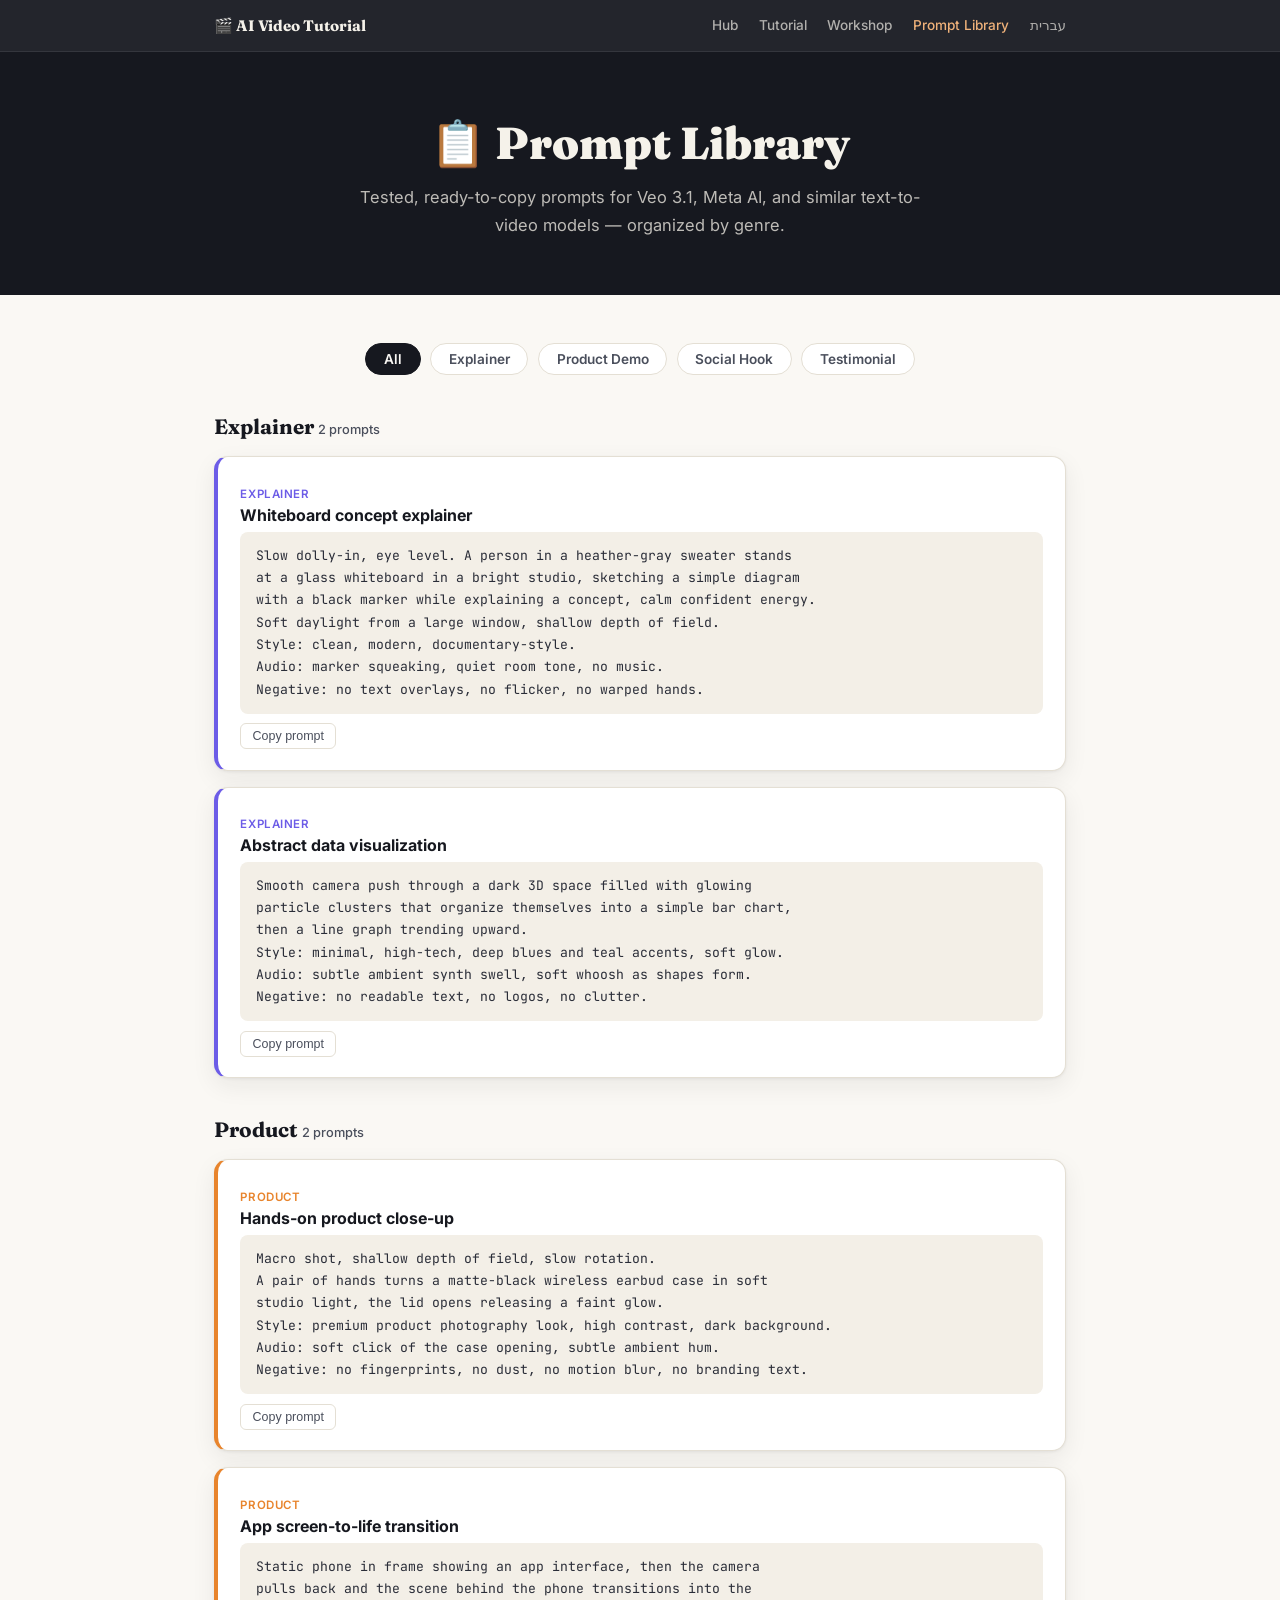
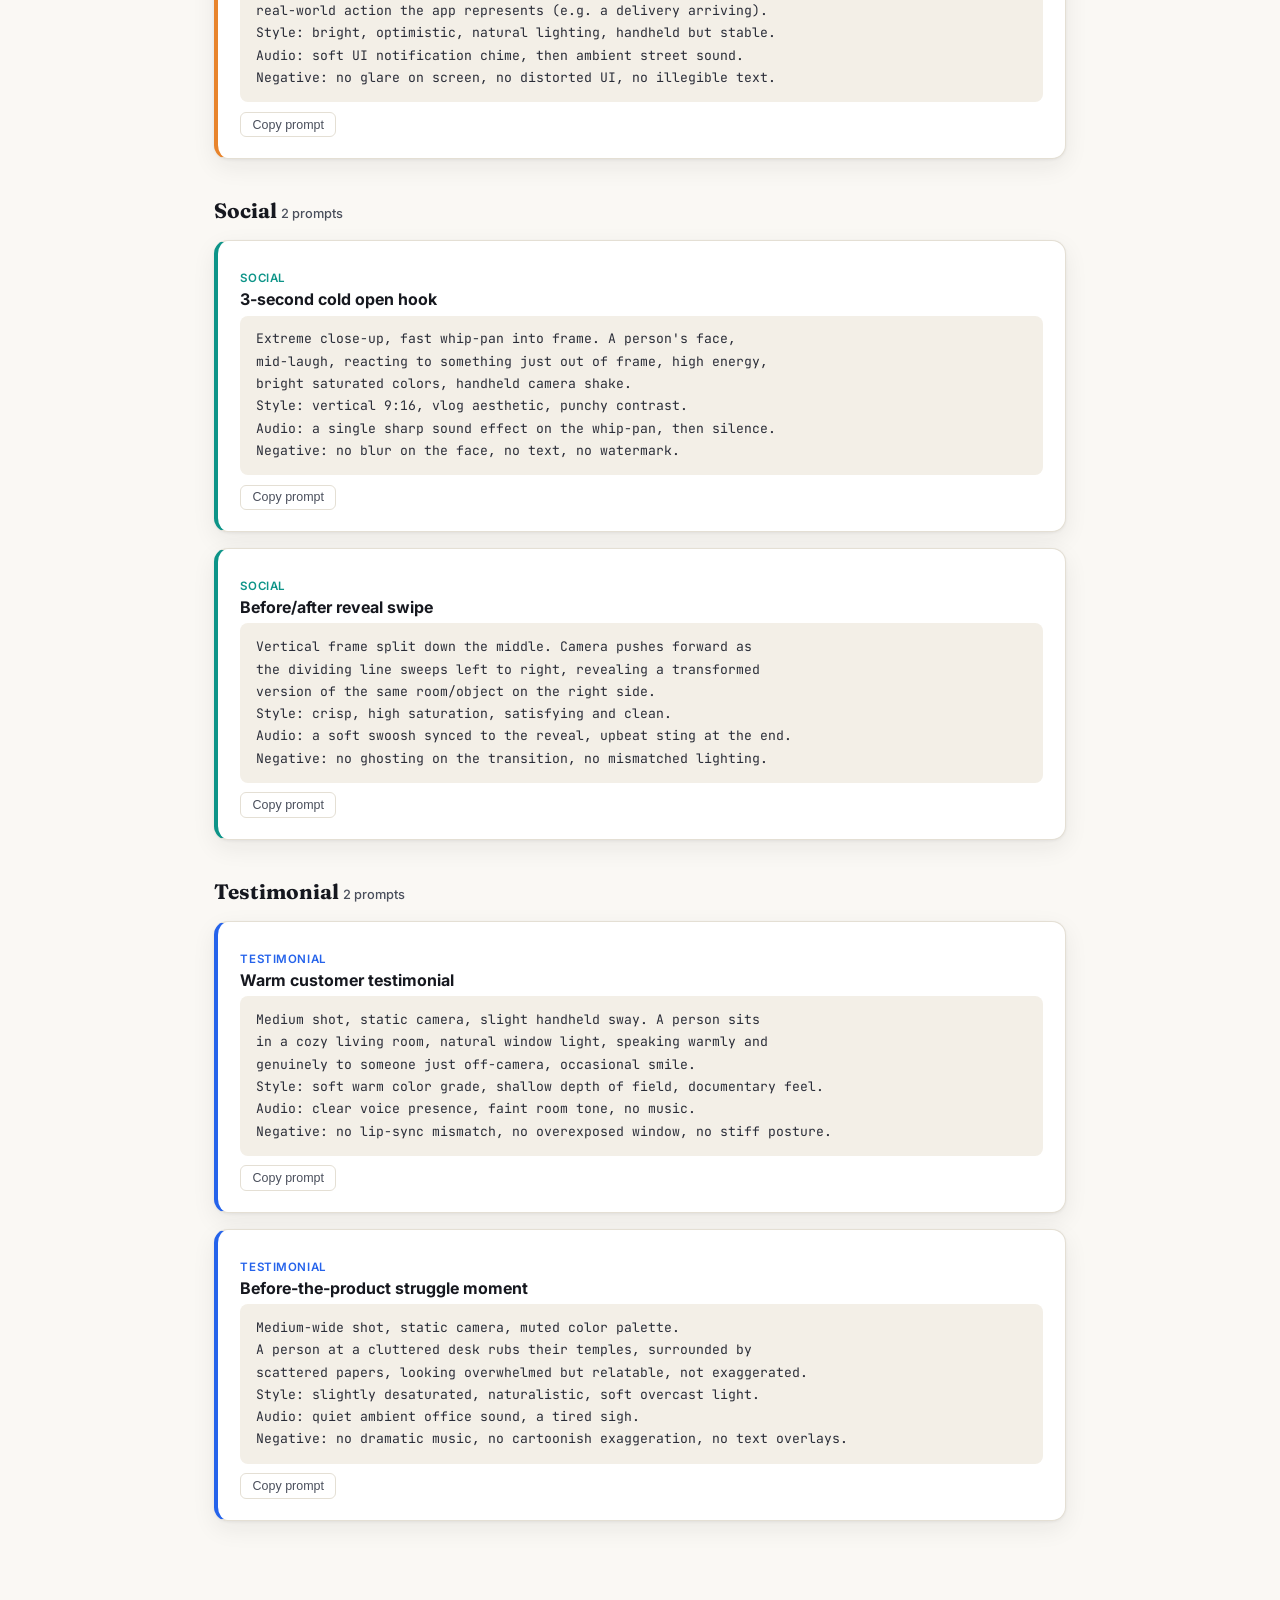
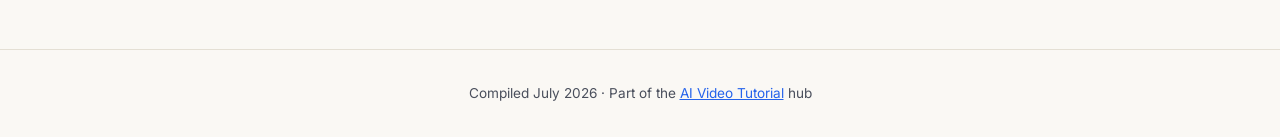
==== prompts.html @ a23be1e0 "feat: expand into a tutorial hub - workshop, prompt library, Hebrew translation, OG assets - Split t" ====
<!DOCTYPE html>
<html lang="en">
<head>
<meta charset="UTF-8">
<meta name="viewport" content="width=device-width, initial-scale=1.0">
<title>Prompt Library — AI Video Generation Prompts</title>
<meta name="description" content="Ready-to-copy prompts for AI video generation: explainers, product demos, social hooks, and testimonials, for use with Veo, Meta AI, and similar tools.">
<meta property="og:title" content="Prompt Library — AI Video Generation Prompts">
<meta property="og:description" content="Tested, ready-to-copy prompts for AI video generation, organized by genre.">
<meta property="og:type" content="website">
<meta property="og:image" content="https://dwolfpack.github.io/ai-video-tutorial/assets/og-image.svg">
<meta property="og:url" content="https://dwolfpack.github.io/ai-video-tutorial/prompts.html">
<link rel="icon" href="assets/favicon.svg" type="image/svg+xml">
<link rel="preconnect" href="https://fonts.googleapis.com">
<link rel="preconnect" href="https://fonts.gstatic.com" crossorigin>
<link href="https://fonts.googleapis.com/css2?family=Fraunces:opsz,wght@9..144,600;9..144,700;9..144,900&family=Inter:wght@400;500;600;700&family=JetBrains+Mono:wght@400;500&display=swap" rel="stylesheet">
<style>
  :root {
    --ink: #16181f; --ink-soft: #4a4f5c; --paper: #faf8f4; --paper-warm: #f3efe7;
    --card: #ffffff; --line: #e4dfd4; --amber: #e8842c; --amber-soft: #fdeedd;
    --violet: #6c5ce7; --teal: #0d9488; --blue: #2563eb; --rose: #e11d48;
    --radius: 14px; --shadow: 0 1px 3px rgba(22,24,31,.06), 0 8px 24px rgba(22,24,31,.07);
  }
  * { box-sizing: border-box; }
  body { margin: 0; font-family: "Inter", system-ui, sans-serif; background: var(--paper); color: var(--ink); line-height: 1.7; font-size: 16.5px; }
  h1, h2, h3 { font-family: "Fraunces", Georgia, serif; line-height: 1.2; }
  a { color: var(--blue); }

  .site-nav { background: rgba(22,24,31,.94); position: sticky; top: 0; z-index: 50; border-bottom: 1px solid rgba(255,255,255,.08); }
  .site-nav-inner { max-width: 900px; margin: 0 auto; padding: .8rem 1.5rem; display: flex; justify-content: space-between; align-items: center; flex-wrap: wrap; gap: .6rem; }
  .site-nav .brand { color: #f5f2ea; font-family: "Fraunces", serif; font-weight: 700; font-size: .95rem; text-decoration: none; }
  .site-nav .links { display: flex; gap: 1.3rem; flex-wrap: wrap; }
  .site-nav .links a { color: rgba(245,242,234,.68); text-decoration: none; font-size: .85rem; font-weight: 500; }
  .site-nav .links a:hover, .site-nav .links a.active { color: #f0b27a; }

  .hero { background: var(--ink); color: #f5f2ea; padding: 4rem 1.5rem 3.5rem; text-align: center; }
  .hero h1 { font-size: clamp(2rem, 5vw, 2.8rem); font-weight: 900; margin: 0 0 .8rem; }
  .hero p { color: rgba(245,242,234,.75); max-width: 580px; margin: 0 auto; }

  .container { max-width: 900px; margin: 0 auto; padding: 3rem 1.5rem 5rem; }

  .filters { display: flex; gap: .6rem; flex-wrap: wrap; justify-content: center; margin-bottom: 2.5rem; }
  .filters button {
    font-family: "Inter", sans-serif; font-size: .85rem; font-weight: 600;
    border: 1px solid var(--line); background: var(--card); color: var(--ink-soft);
    border-radius: 999px; padding: .45rem 1.1rem; cursor: pointer;
  }
  .filters button.active { background: var(--ink); color: var(--paper); border-color: var(--ink); }

  .genre-title { margin: 2.5rem 0 1rem; font-size: 1.3rem; }
  .genre-title .count { font-family: "Inter"; font-size: .8rem; font-weight: 500; color: var(--ink-soft); }

  .prompt-card {
    background: var(--card); border: 1px solid var(--line); border-radius: var(--radius);
    padding: 1.3rem 1.4rem; margin-bottom: 1rem; box-shadow: var(--shadow);
    border-left: 4px solid var(--c, var(--violet));
  }
  .prompt-card h3 { font-size: 1rem; margin: 0 0 .4rem; font-family: "Inter"; font-weight: 700; }
  .prompt-card .body {
    font-family: "JetBrains Mono", monospace; font-size: .82rem; line-height: 1.7;
    background: var(--paper-warm); border-radius: 8px; padding: .8rem 1rem;
    white-space: pre-wrap; color: #2a2d38;
  }
  .prompt-card .row-actions { margin-top: .6rem; display: flex; align-items: center; gap: .8rem; }
  .copy-btn {
    font-size: .78rem; background: none; border: 1px solid var(--line);
    border-radius: 6px; padding: .3rem .7rem; cursor: pointer; color: var(--ink-soft);
  }
  .copy-btn:hover { border-color: var(--c, var(--violet)); color: var(--c, var(--violet)); }
  .tag {
    font-size: .72rem; font-weight: 600; color: var(--c, var(--violet));
    text-transform: uppercase; letter-spacing: .05em;
  }

  footer { text-align: center; padding: 2rem 1.5rem; color: var(--ink-soft); font-size: .85rem; border-top: 1px solid var(--line); margin-top: 2rem; }
</style>
</head>
<body>

<nav class="site-nav">
  <div class="site-nav-inner">
    <a class="brand" href="index.html">🎬 AI Video Tutorial</a>
    <div class="links">
      <a href="index.html">Hub</a>
      <a href="tutorial.html">Tutorial</a>
      <a href="workshop.html">Workshop</a>
      <a href="prompts.html" class="active">Prompt Library</a>
      <a href="he/tutorial.html">עברית</a>
    </div>
  </div>
</nav>

<header class="hero">
  <h1>📋 Prompt Library</h1>
  <p>Tested, ready-to-copy prompts for Veo 3.1, Meta AI, and similar text-to-video models — organized by genre.</p>
</header>

<div class="container">

  <div class="filters" id="filters">
    <button class="active" data-genre="all">All</button>
    <button data-genre="explainer">Explainer</button>
    <button data-genre="product">Product Demo</button>
    <button data-genre="social">Social Hook</button>
    <button data-genre="testimonial">Testimonial</button>
  </div>

  <div id="prompt-list"></div>
</div>

<footer>
  Compiled July 2026 · Part of the <a href="index.html">AI Video Tutorial</a> hub
</footer>

<script>
const PROMPTS = [
  {
    genre: "explainer", color: "#6c5ce7",
    title: "Whiteboard concept explainer",
    body: `Slow dolly-in, eye level. A person in a heather-gray sweater stands
at a glass whiteboard in a bright studio, sketching a simple diagram
with a black marker while explaining a concept, calm confident energy.
Soft daylight from a large window, shallow depth of field.
Style: clean, modern, documentary-style.
Audio: marker squeaking, quiet room tone, no music.
Negative: no text overlays, no flicker, no warped hands.`
  },
  {
    genre: "explainer", color: "#6c5ce7",
    title: "Abstract data visualization",
    body: `Smooth camera push through a dark 3D space filled with glowing
particle clusters that organize themselves into a simple bar chart,
then a line graph trending upward.
Style: minimal, high-tech, deep blues and teal accents, soft glow.
Audio: subtle ambient synth swell, soft whoosh as shapes form.
Negative: no readable text, no logos, no clutter.`
  },
  {
    genre: "product", color: "#e8842c",
    title: "Hands-on product close-up",
    body: `Macro shot, shallow depth of field, slow rotation.
A pair of hands turns a matte-black wireless earbud case in soft
studio light, the lid opens releasing a faint glow.
Style: premium product photography look, high contrast, dark background.
Audio: soft click of the case opening, subtle ambient hum.
Negative: no fingerprints, no dust, no motion blur, no branding text.`
  },
  {
    genre: "product", color: "#e8842c",
    title: "App screen-to-life transition",
    body: `Static phone in frame showing an app interface, then the camera
pulls back and the scene behind the phone transitions into the
real-world action the app represents (e.g. a delivery arriving).
Style: bright, optimistic, natural lighting, handheld but stable.
Audio: soft UI notification chime, then ambient street sound.
Negative: no glare on screen, no distorted UI, no illegible text.`
  },
  {
    genre: "social", color: "#0d9488",
    title: "3-second cold open hook",
    body: `Extreme close-up, fast whip-pan into frame. A person's face,
mid-laugh, reacting to something just out of frame, high energy,
bright saturated colors, handheld camera shake.
Style: vertical 9:16, vlog aesthetic, punchy contrast.
Audio: a single sharp sound effect on the whip-pan, then silence.
Negative: no blur on the face, no text, no watermark.`
  },
  {
    genre: "social", color: "#0d9488",
    title: "Before/after reveal swipe",
    body: `Vertical frame split down the middle. Camera pushes forward as
the dividing line sweeps left to right, revealing a transformed
version of the same room/object on the right side.
Style: crisp, high saturation, satisfying and clean.
Audio: a soft swoosh synced to the reveal, upbeat sting at the end.
Negative: no ghosting on the transition, no mismatched lighting.`
  },
  {
    genre: "testimonial", color: "#2563eb",
    title: "Warm customer testimonial",
    body: `Medium shot, static camera, slight handheld sway. A person sits
in a cozy living room, natural window light, speaking warmly and
genuinely to someone just off-camera, occasional smile.
Style: soft warm color grade, shallow depth of field, documentary feel.
Audio: clear voice presence, faint room tone, no music.
Negative: no lip-sync mismatch, no overexposed window, no stiff posture.`
  },
  {
    genre: "testimonial", color: "#2563eb",
    title: "Before-the-product struggle moment",
    body: `Medium-wide shot, static camera, muted color palette.
A person at a cluttered desk rubs their temples, surrounded by
scattered papers, looking overwhelmed but relatable, not exaggerated.
Style: slightly desaturated, naturalistic, soft overcast light.
Audio: quiet ambient office sound, a tired sigh.
Negative: no dramatic music, no cartoonish exaggeration, no text overlays.`
  }
];

const list = document.getElementById('prompt-list');

function render(filter) {
  list.innerHTML = '';
  const genres = filter === 'all'
    ? [...new Set(PROMPTS.map(p => p.genre))]
    : [filter];

  genres.forEach(g => {
    const items = PROMPTS.filter(p => p.genre === g);
    if (!items.length) return;
    const heading = document.createElement('h2');
    heading.className = 'genre-title';
    heading.innerHTML = `${g.charAt(0).toUpperCase() + g.slice(1)} <span class="count">${items.length} prompt${items.length > 1 ? 's' : ''}</span>`;
    list.appendChild(heading);

    items.forEach((p, i) => {
      const card = document.createElement('div');
      card.className = 'prompt-card';
      card.style.setProperty('--c', p.color);
      const id = `p-${g}-${i}`;
      card.innerHTML = `
        <span class="tag">${p.genre}</span>
        <h3>${p.title}</h3>
        <div class="body" id="${id}">${p.body}</div>
        <div class="row-actions">
          <button class="copy-btn" data-target="${id}">Copy prompt</button>
        </div>`;
      list.appendChild(card);
    });
  });

  list.querySelectorAll('.copy-btn').forEach(btn => {
    btn.addEventListener('click', () => {
      const text = document.getElementById(btn.dataset.target).textContent;
      navigator.clipboard.writeText(text).then(() => {
        const orig = btn.textContent;
        btn.textContent = 'Copied ✓';
        setTimeout(() => btn.textContent = orig, 1500);
      });
    });
  });
}

document.getElementById('filters').addEventListener('click', e => {
  if (e.target.tagName !== 'BUTTON') return;
  document.querySelectorAll('#filters button').forEach(b => b.classList.remove('active'));
  e.target.classList.add('active');
  render(e.target.dataset.genre);
});

render('all');
</script>

</body>
</html>
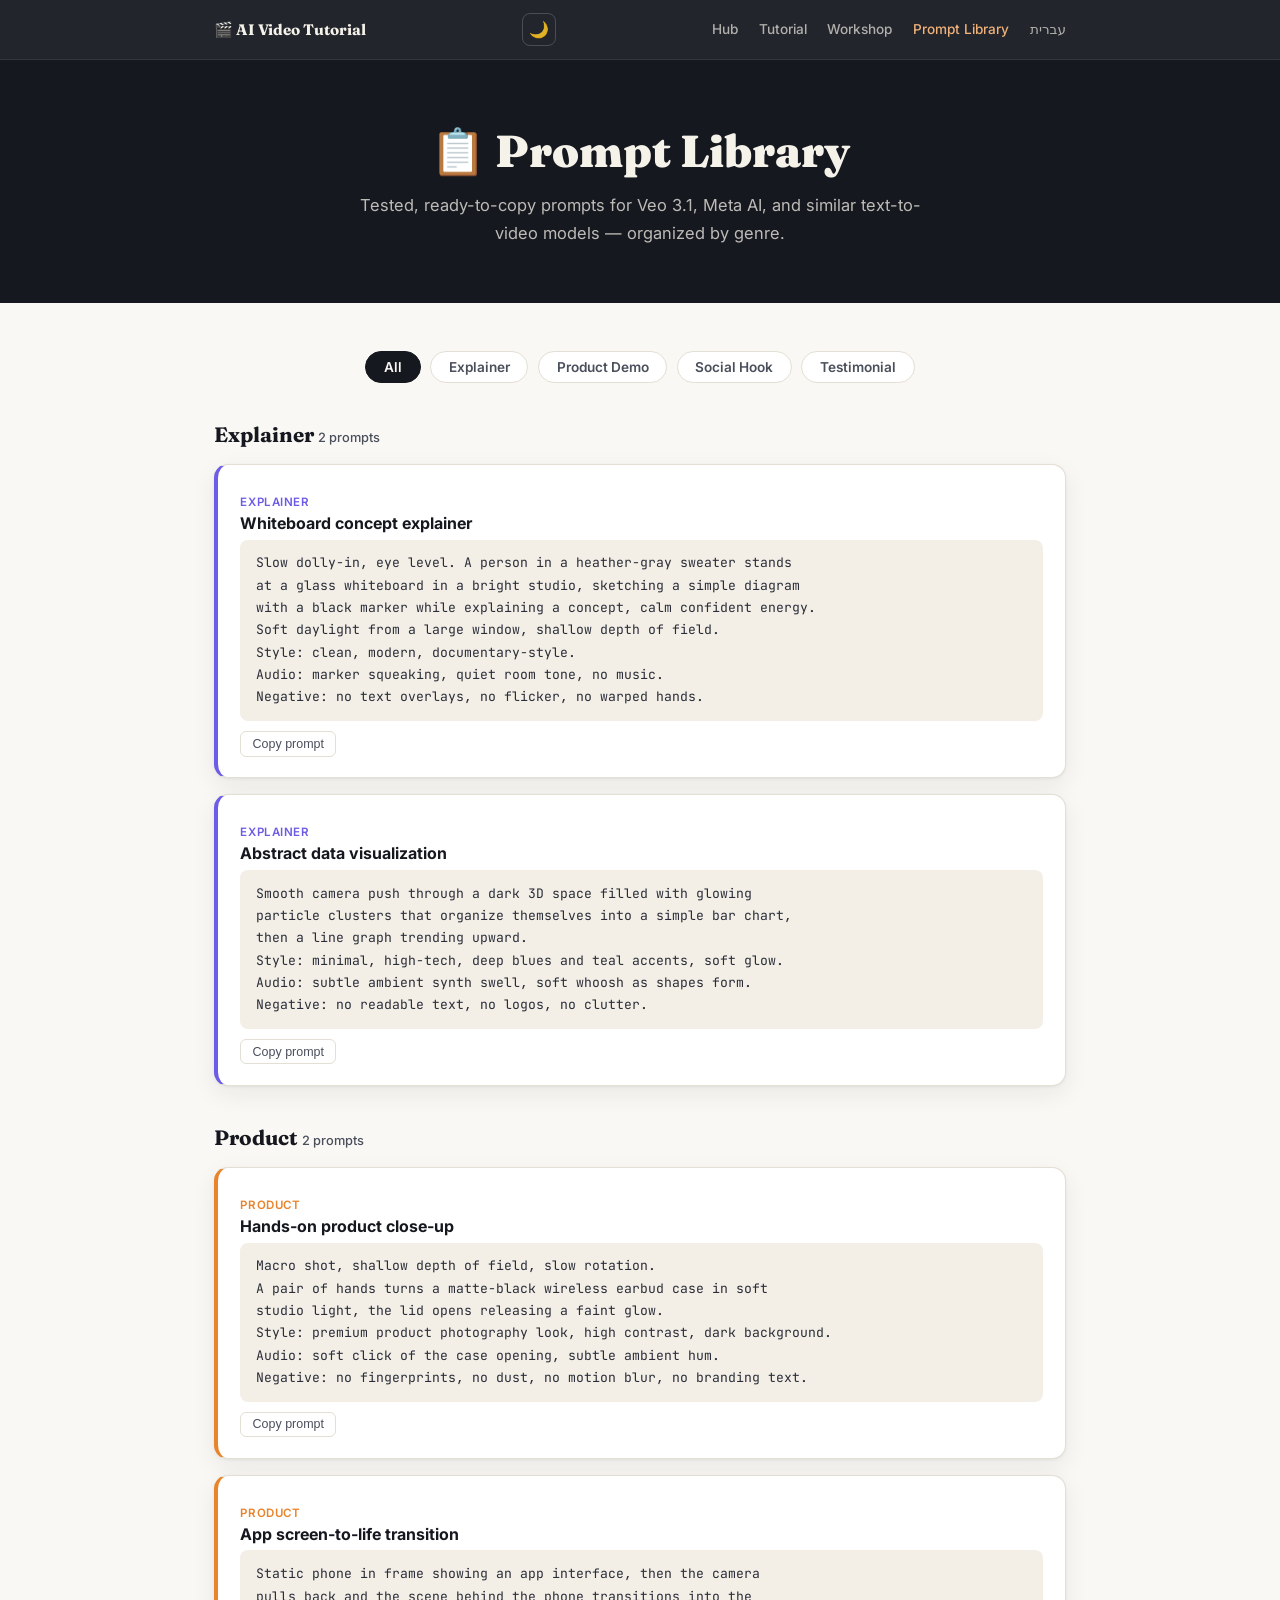
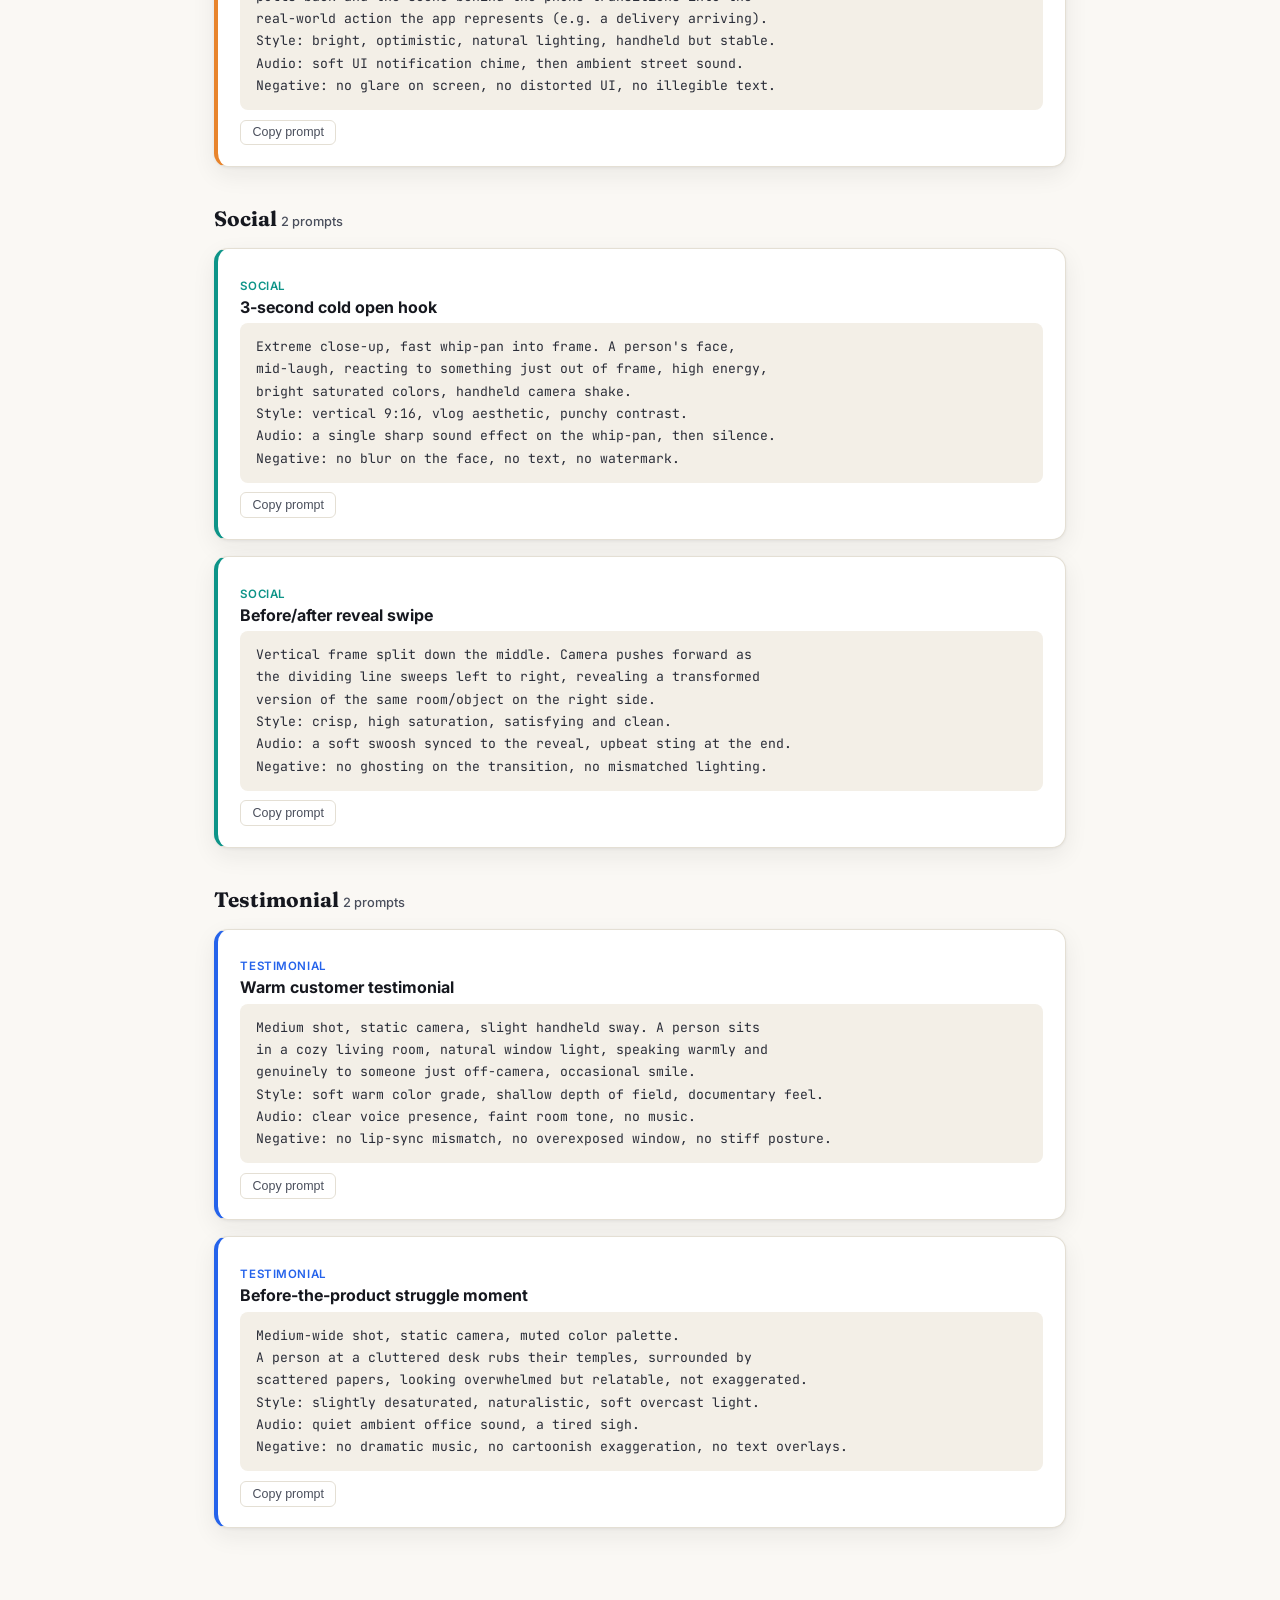
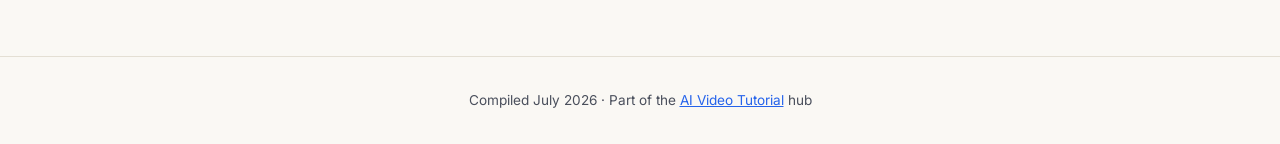
==== commit 3bb8e075: "feat: dark mode, mobile nav, accessibility, and SEO polish across the site - Add assets/site.css and" ====
--- a/prompts.html
+++ b/prompts.html
@@ -3,6 +3,7 @@
 <head>
 <meta charset="UTF-8">
 <meta name="viewport" content="width=device-width, initial-scale=1.0">
+<script>(function(){try{var t=localStorage.getItem('ai-video-tutorial-theme');if(t)document.documentElement.setAttribute('data-theme',t);}catch(e){}})();</script>
 <title>Prompt Library — AI Video Generation Prompts</title>
 <meta name="description" content="Ready-to-copy prompts for AI video generation: explainers, product demos, social hooks, and testimonials, for use with Veo, Meta AI, and similar tools.">
 <meta property="og:title" content="Prompt Library — AI Video Generation Prompts">
@@ -10,6 +11,7 @@
 <meta property="og:type" content="website">
 <meta property="og:image" content="https://dwolfpack.github.io/ai-video-tutorial/assets/og-image.svg">
 <meta property="og:url" content="https://dwolfpack.github.io/ai-video-tutorial/prompts.html">
+<link rel="canonical" href="https://dwolfpack.github.io/ai-video-tutorial/prompts.html">
 <link rel="icon" href="assets/favicon.svg" type="image/svg+xml">
 <link rel="preconnect" href="https://fonts.googleapis.com">
 <link rel="preconnect" href="https://fonts.gstatic.com" crossorigin>
@@ -20,6 +22,7 @@
     --card: #ffffff; --line: #e4dfd4; --amber: #e8842c; --amber-soft: #fdeedd;
     --violet: #6c5ce7; --teal: #0d9488; --blue: #2563eb; --rose: #e11d48;
     --radius: 14px; --shadow: 0 1px 3px rgba(22,24,31,.06), 0 8px 24px rgba(22,24,31,.07);
+    --ink-fixed: #16181f; --cream-fixed: #faf8f4;
   }
   * { box-sizing: border-box; }
   body { margin: 0; font-family: "Inter", system-ui, sans-serif; background: var(--paper); color: var(--ink); line-height: 1.7; font-size: 16.5px; }
@@ -33,7 +36,7 @@
   .site-nav .links a { color: rgba(245,242,234,.68); text-decoration: none; font-size: .85rem; font-weight: 500; }
   .site-nav .links a:hover, .site-nav .links a.active { color: #f0b27a; }
 
-  .hero { background: var(--ink); color: #f5f2ea; padding: 4rem 1.5rem 3.5rem; text-align: center; }
+  .hero { background: var(--ink-fixed); color: #f5f2ea; padding: 4rem 1.5rem 3.5rem; text-align: center; }
   .hero h1 { font-size: clamp(2rem, 5vw, 2.8rem); font-weight: 900; margin: 0 0 .8rem; }
   .hero p { color: rgba(245,242,234,.75); max-width: 580px; margin: 0 auto; }
 
@@ -58,7 +61,7 @@
   .prompt-card h3 { font-size: 1rem; margin: 0 0 .4rem; font-family: "Inter"; font-weight: 700; }
   .prompt-card .body {
     font-family: "JetBrains Mono", monospace; font-size: .82rem; line-height: 1.7;
-    background: var(--paper-warm); border-radius: 8px; padding: .8rem 1rem;
+    background: #f3efe7; border-radius: 8px; padding: .8rem 1rem;
     white-space: pre-wrap; color: #2a2d38;
   }
   .prompt-card .row-actions { margin-top: .6rem; display: flex; align-items: center; gap: .8rem; }
@@ -74,12 +77,19 @@
 
   footer { text-align: center; padding: 2rem 1.5rem; color: var(--ink-soft); font-size: .85rem; border-top: 1px solid var(--line); margin-top: 2rem; }
 </style>
+<link rel="stylesheet" href="assets/site.css">
 </head>
 <body>
+
+<a class="skip-link" href="#main">Skip to content</a>
 
 <nav class="site-nav">
   <div class="site-nav-inner">
     <a class="brand" href="index.html">🎬 AI Video Tutorial</a>
+    <div class="nav-controls">
+      <button class="theme-toggle" aria-label="Toggle dark mode">🌙</button>
+      <button class="nav-toggle" aria-label="Toggle menu" aria-expanded="false">☰</button>
+    </div>
     <div class="links">
       <a href="index.html">Hub</a>
       <a href="tutorial.html">Tutorial</a>
@@ -95,14 +105,14 @@
   <p>Tested, ready-to-copy prompts for Veo 3.1, Meta AI, and similar text-to-video models — organized by genre.</p>
 </header>
 
-<div class="container">
-
-  <div class="filters" id="filters">
-    <button class="active" data-genre="all">All</button>
-    <button data-genre="explainer">Explainer</button>
-    <button data-genre="product">Product Demo</button>
-    <button data-genre="social">Social Hook</button>
-    <button data-genre="testimonial">Testimonial</button>
+<div class="container" id="main">
+
+  <div class="filters" id="filters" role="group" aria-label="Filter prompts by genre">
+    <button class="active" data-genre="all" aria-pressed="true">All</button>
+    <button data-genre="explainer" aria-pressed="false">Explainer</button>
+    <button data-genre="product" aria-pressed="false">Product Demo</button>
+    <button data-genre="social" aria-pressed="false">Social Hook</button>
+    <button data-genre="testimonial" aria-pressed="false">Testimonial</button>
   </div>
 
   <div id="prompt-list"></div>
@@ -112,6 +122,7 @@
   Compiled July 2026 · Part of the <a href="index.html">AI Video Tutorial</a> hub
 </footer>
 
+<script src="assets/site.js" defer></script>
 <script>
 const PROMPTS = [
   {
@@ -243,8 +254,12 @@
 
 document.getElementById('filters').addEventListener('click', e => {
   if (e.target.tagName !== 'BUTTON') return;
-  document.querySelectorAll('#filters button').forEach(b => b.classList.remove('active'));
+  document.querySelectorAll('#filters button').forEach(b => {
+    b.classList.remove('active');
+    b.setAttribute('aria-pressed', 'false');
+  });
   e.target.classList.add('active');
+  e.target.setAttribute('aria-pressed', 'true');
   render(e.target.dataset.genre);
 });
 
--- a/assets/site.css
+++ b/assets/site.css
@@ -0,0 +1,104 @@
+/* Shared enhancement layer — loaded AFTER each page's own <style> block so
+   these overrides win. Adds: dark mode, mobile nav, focus states, a11y. */
+
+/* ── Dark mode palette ────────────────────────────────────────────────
+   Pages keep --ink-fixed/--cream-fixed constant (hero, nav, table header,
+   step circles, prompt terminal blocks) so those "always-dark" chips don't
+   change with theme. Everything else (--paper, --card, --ink, --line, …)
+   flips together so text-on-surface pairs stay consistent. */
+@media (prefers-color-scheme: dark) {
+  :root:not([data-theme="light"]) {
+    --paper: #14161d;
+    --paper-warm: #1b1e27;
+    --card: #1f232e;
+    --line: #333a4d;
+    --ink: #e8ecf4;
+    --ink-soft: #9aa7bd;
+  }
+}
+:root[data-theme="dark"] {
+  --paper: #14161d;
+  --paper-warm: #1b1e27;
+  --card: #1f232e;
+  --line: #333a4d;
+  --ink: #e8ecf4;
+  --ink-soft: #9aa7bd;
+}
+:root[data-theme="light"] {
+  --paper: #faf8f4;
+  --paper-warm: #f3efe7;
+  --card: #ffffff;
+  --line: #e4dfd4;
+  --ink: #16181f;
+  --ink-soft: #4a4f5c;
+}
+
+/* ── Skip link ────────────────────────────────────────────────────── */
+.skip-link {
+  position: absolute; top: -3rem; left: 1rem; z-index: 200;
+  background: var(--ink-fixed, #16181f); color: var(--cream-fixed, #faf8f4);
+  padding: .6rem 1rem; border-radius: 8px; font-size: .85rem; font-weight: 600;
+  transition: top .15s;
+}
+.skip-link:focus { top: 1rem; }
+
+/* ── Focus visibility (a11y) ──────────────────────────────────────── */
+a:focus-visible, button:focus-visible, input:focus-visible, textarea:focus-visible {
+  outline: 2px solid #f0b27a; outline-offset: 2px; border-radius: 4px;
+}
+
+/* ── Nav: theme toggle + mobile hamburger ────────────────────────── */
+.site-nav-inner { position: relative; }
+.nav-controls { display: flex; align-items: center; gap: .5rem; }
+.theme-toggle, .nav-toggle {
+  background: none; border: 1px solid rgba(255,255,255,.18);
+  color: rgba(245,242,234,.85); border-radius: 8px;
+  width: 2.1rem; height: 2.1rem; font-size: 1rem;
+  display: flex; align-items: center; justify-content: center;
+  cursor: pointer; flex-shrink: 0;
+}
+.theme-toggle:hover, .nav-toggle:hover { border-color: #f0b27a; color: #f0b27a; }
+.nav-toggle { display: none; }
+
+@media (max-width: 640px) {
+  .nav-toggle { display: flex; }
+  .site-nav .links {
+    display: none;
+    flex-direction: column;
+    width: 100%;
+    order: 3;
+    padding-top: .6rem;
+    gap: .8rem;
+  }
+  .site-nav .links.open { display: flex; }
+  .site-nav-inner { flex-wrap: wrap; }
+}
+
+/* ── Back-to-top button (injected by site.js) ────────────────────── */
+#back-to-top {
+  position: fixed; bottom: 1.5rem; right: 1.5rem; z-index: 60;
+  width: 2.6rem; height: 2.6rem; border-radius: 50%;
+  background: var(--ink-fixed, #16181f); color: var(--cream-fixed, #faf8f4);
+  border: none; font-size: 1.1rem; cursor: pointer;
+  box-shadow: 0 4px 16px rgba(0,0,0,.25);
+  opacity: 0; pointer-events: none; transform: translateY(8px);
+  transition: opacity .2s, transform .2s;
+}
+#back-to-top.show { opacity: 1; pointer-events: auto; transform: translateY(0); }
+html[dir="rtl"] #back-to-top { right: auto; left: 1.5rem; }
+
+/* ── Autosave badge (workshop) ────────────────────────────────────── */
+.autosave-note {
+  font-size: .78rem; color: var(--ink-soft); text-align: center; margin-top: .6rem;
+}
+
+@media print {
+  .site-nav, #back-to-top, .skip-link { display: none !important; }
+}
+
+/* ── Small-screen refinements shared across pages ────────────────── */
+@media (max-width: 480px) {
+  .pipeline { grid-template-columns: 1fr; }
+  .split { grid-template-columns: 1fr; }
+  .timeline .t-row { grid-template-columns: 1fr; }
+}
